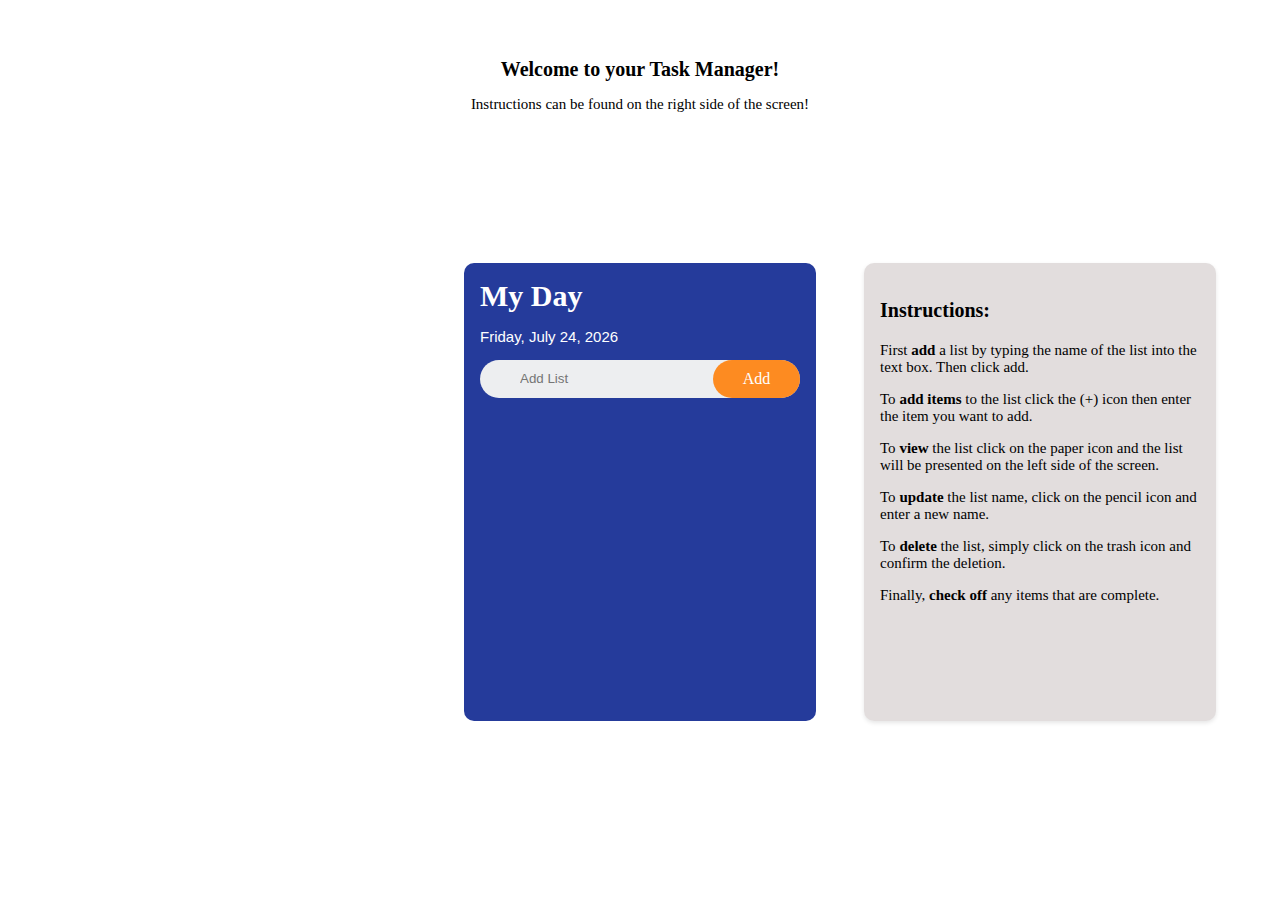
==== todopage.html @ aa8bd2bc "made loggin system work with js" ====
<!DOCTYPE html>
<html lang="en">

<head>
    <meta charset="UTF-8">
    <meta name="viewport" content="width=device-width, initial-scale=1.0">
    <title>Todo List</title>
    <link rel="stylesheet" href="css/styles.css">
</head>

<body>
    <div class="background-image"></div>

    <div class="white-box">
        <div class="top">
            <h1>Welcome to your Task Manager!</h1>
            <p>Instructions can be found on the right side of the screen!</p>
        </div>

        <div 
        id="list-items-container" 
        style="font-family: Cambria, Cochin, Georgia, Times, 'Times New Roman', serif;
        display: flex;
        flex-direction: column;
        align-items: center;
        justify-content: center;"></div>

        <div class="center-blue-box">
            <form id="todo-form">
                <h2>My Day</h2>
                <p id="date"></p>
                <div class="row">
                    <input type="text" id="input-box" placeholder="Add List" maxlength="50">
                    <button type="submit" name="submit" class="btn btn-todo" id="button-todo">Add</button>
                </div>
            </form>
            <div id="tasks-container"></div>
        </div>
        <div class="gray-text-box">
            <h3>Instructions:</h3>
            <p> First <b>add</b> a list by typing the name of the list into the text box. Then click add. </p>
            <p> To <b>add items</b> to the list click the (+) icon then enter the item you want to add.</p>
            <p> To <b>view</b> the list click on the paper icon and the list will be presented on the left side of
                the screen.</p>
            <p> To <b>update</b> the list name, click on the pencil icon and enter a new name.</p>
            <p> To <b>delete</b> the list, simply click on the trash icon and confirm the deletion.</p>
            <p> Finally, <b>check off</b> any items that are complete.</p>
        </div>
    </div>

    <script src="js/checkloggin.js"></script>
    <script src="js/script.js"></script>

</body>

</html>
---- css/styles.css ----
body {
    margin: 0;
    font-family: 'Impact', fantasy;
    font-size: 20px;
    background-color: white;
    position: relative;
    overflow-x: hidden;
    display: flex;
    justify-content: center;
    align-items: center;
    height: 100vh;
}

.background-image {
    position: fixed;
    top: 0;
    left: 0;
    width: 100%;
    height: 100%;
    background-image: url('https://people.com/thmb/sHGUuDmqesw1pqEfjF6mc_9KPjw=/1500x0/filters:no_upscale():max_bytes(150000):strip_icc():focal(959x0:961x2)/zoom-12-ed9418b0fcd7455fb06479e563587a14.jpg');
    background-size: cover;
    background-position: center;
    z-index: -5;
}

.login-section {
    background-color: rgba(255, 255, 255, .8);
    padding: 20px;
    border-radius: 10px;
    box-shadow: 0 0 10px rgba(0, 0, 0, 0.3);
    z-index: 2;
    text-align: center;
    width: 200px;
    height: 325px;
    margin: auto;
    position: absolute;
    top: 0;
    bottom: 0;
    left: 0;
    right: 0;
}

.login-form-field::placeholder {
    color: #3a3a3a;
}

.login-form-field {
    border: none;
    border-bottom: 1px solid #3a3a3a;
    margin-bottom: 10px;
    border-radius: 3px;
    outline: none;
    padding: 0px 0px 5px 5px;
    background-color: rgba(255, 255, 255, 0.0);
}

.black-bar {
    background-color: rgba(0, 0, 0, 0.301);
    height: 2px;
    margin-top: 10px;
    margin-bottom: 10px;
}

.btn {
    --bg-color: rgb(14, 119, 180);
    --bg-color-hover: rgba(14, 119, 180, 0.675);
    color: white;
    padding: 10px 20px;
    font-size: 18px;
    border: none;
    border-radius: 5px;
    cursor: pointer;
    width: 100%;
    box-sizing: border-box;

    background-color: var(--bg-color);
    transition: background-color 200ms ease;
}

.btn:hover,
.btn:focus-within {
    background-color: var(--bg-color-hover);
}

.btn.btn-blue {
    --bg-color: rgba(14, 119, 180, 0.795);
    --bg-color-hover: rgba(5, 55, 75, 0.685);
}

.btn.btn-red {
    --bg-color: rgba(202, 20, 20, 0.877);
    --bg-color-hover: rgba(139, 0, 0, 0.863);
}

.white-box {
    background-color: rgb(255, 255, 255);
    width: 90vw;
    min-height: 90vh;
    margin: auto auto;
    padding: 1rem;
    display: grid;
    grid-template-columns: repeat(3, 1fr);
    grid-template-rows: auto auto auto; /* Added grid-template-rows */
    gap: 3rem;
}

.top {
    grid-column: span 3;
    text-align: center;
}

.middle {
    grid-row: 2; /* Move elements in the middle row to the second row */
    /* Add any additional styling as needed */
}

.center-blue-box {
    background-color: rgba(26, 49, 150, 0.952);
    min-width: fit-content;
    padding: 1rem;
    border-radius: 10px;
}

h1 {
    font-size: 1em;
    font-family: Georgia, 'Times New Roman', Times, serif;
}

p {
    font-size: 15px;
    font-family: Georgia, 'Times New Roman', Times, serif;
}

h2 {
    font-family: Georgia, 'Times New Roman', Times, serif;
    color: white;
    margin: 0 auto;
}

h3 {
    font-family: Georgia, 'Times New Roman', Times, serif;
    font-size: 1em;
}

#date {
    font-family: Arial, Helvetica, sans-serif;
    color: white;
}

.row {
    display: flex;
    align-items: center;
    justify-content: space-between;
    background: #edeef0;
    border-radius: 30px;
    padding-left: 30px;
    margin-bottom: 25px;
}

input {
    flex: 1;
    border: none;
    outline: none;
    background: transparent;
    padding: 10px;
    font-weight: 14px;
}

.btn.btn-todo {
    border: none;
    outline: none;
    --bg-color: rgba(255, 123, 0, 0.863);
    --bg-color-hover: rgba(255, 95, 3, 0.842);
    color: #fff;
    font-size: 16px;
    cursor: pointer;
    border-radius: 40px;
    width: 30%;
    font-family: Cambria, Cochin, Georgia, Times, 'Times New Roman', serif;
}

.task-container {
    background-color: white;
    padding: 0.75rem;
    margin-bottom: 0.5rem;
    border-radius: 5px;
    box-shadow: 0 2px 4px rgba(0, 0, 0, 0.1);
    font-family: Cambria, Cochin, Georgia, Times, 'Times New Roman', serif;
    font-size: 15px;
}

.task-container {
    display: flex;
    align-items: center;
    justify-content: space-between;
}

.delete-button {
    background: none;
    border: none;
    padding: 0;
    cursor: pointer;
    margin-left: 10px;
}

.delete-button img {
    max-width: 20px;
    max-height: 20px;
}

.add-text-button {
    background: none;
    border: none;
    padding: 0;
    cursor: pointer;
    margin-left: auto;
}

.add-text-button img {
    max-width: 16px;
    max-height: 16px;
}

.view-list-button {
    background: none;
    border: none;
    padding: 0;
    cursor: pointer;
    margin-left: 10px;
}

.view-list-button img {
    max-width: 25px;
    max-height: 25px;
}

.gray-text-box {
    background-color: #ad9f9f5b;
    border-radius: 10px;
    padding: 1rem;
    box-shadow: 0 2px 4px rgba(0, 0, 0, 0.1);
}

@media only screen and (max-width: 60em) {
    .white-box {
        grid-template-columns: unset;
    }
    .top {
        grid-column: unset;
    }
}

ul {
    list-style: none;
    padding: 0;
}

.task-item {
    display: flex;
    align-items: center;
    margin-bottom: 10px;
}

.checkbox-container {
    position: relative;
    cursor: pointer;
    margin-right: 25px;
}

.checkbox-container input[type="checkbox"] {
    display: none; 
}

.checkbox-circle {
    width: 20px;
    height: 20px;
    border: 2px solid #aaa;
    border-radius: 50%; 
    position: absolute;
    top: 50%;
    transform: translateY(-50%);
    left: 0;
    padding: -2px; 
    box-sizing: border-box;
}

.checkbox-container input[type="checkbox"]:checked + .checkbox-circle::after {
    content: ""; 
    width: 8px;
    height: 8px;
    background-color: #666; 
    border-radius: 50%; 
    position: absolute;
    top: 50%;
    left: 50%;
    transform: translate(-50%, -50%);
}

.completed-task {
    text-decoration: line-through;
}
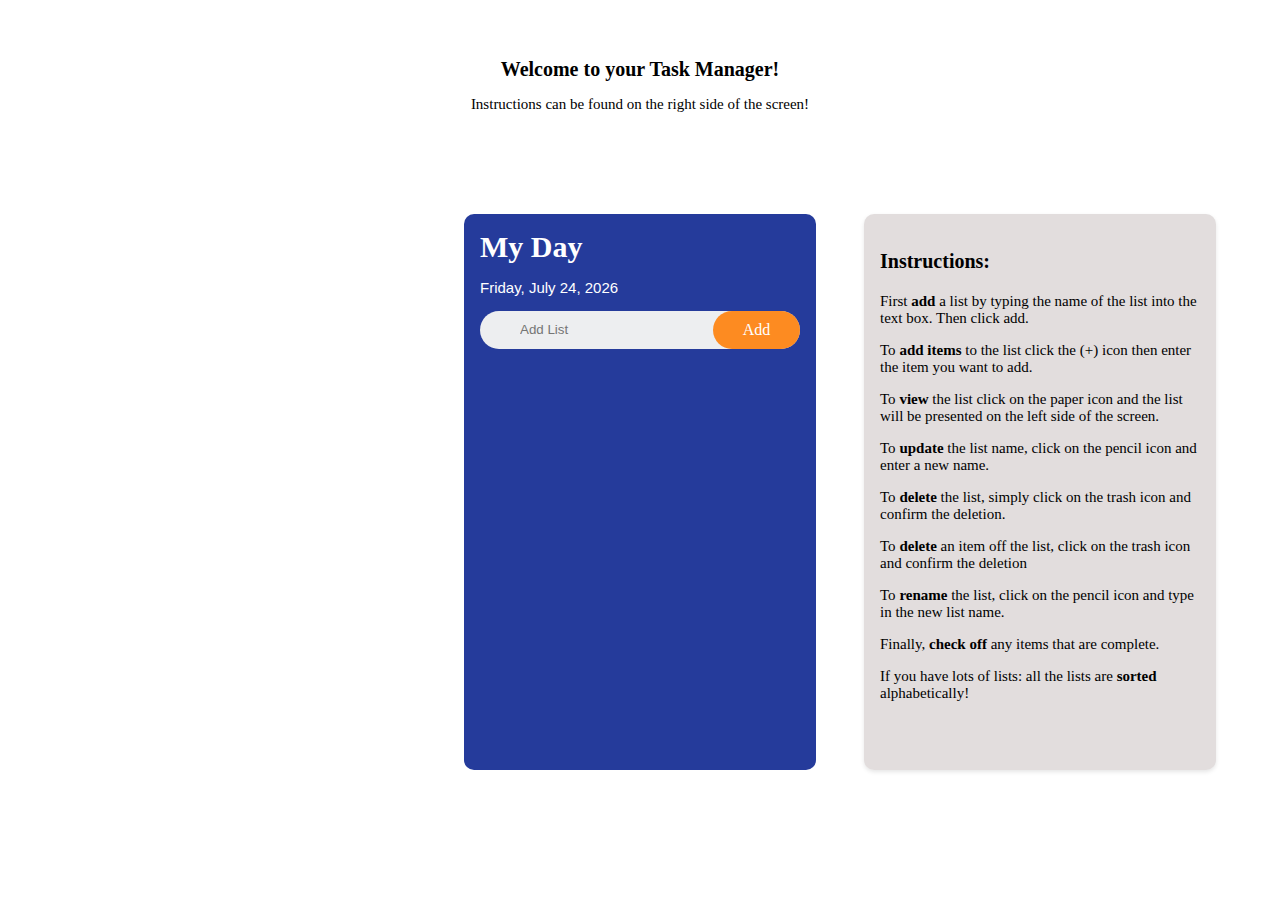
==== commit d6f8b8f2: "sorted by name" ====
--- a/todopage.html
+++ b/todopage.html
@@ -6,6 +6,7 @@
     <meta name="viewport" content="width=device-width, initial-scale=1.0">
     <title>Todo List</title>
     <link rel="stylesheet" href="css/styles.css">
+    <script src="js/todo.js" type="module"></script>
 </head>
 
 <body>
@@ -44,11 +45,13 @@
                 the screen.</p>
             <p> To <b>update</b> the list name, click on the pencil icon and enter a new name.</p>
             <p> To <b>delete</b> the list, simply click on the trash icon and confirm the deletion.</p>
+            <p> To <b>delete</b> an item off the list, click on the trash icon and confirm the deletion</p>
+            <p> To <b>rename</b> the list, click on the pencil icon and type in the new list name.</p>
             <p> Finally, <b>check off</b> any items that are complete.</p>
+            <p> If you have lots of lists: all the lists are <b>sorted</b> alphabetically!</p>
         </div>
     </div>
 
-    <script src="js/checkloggin.js"></script>
     <script src="js/script.js"></script>
 
 </body>
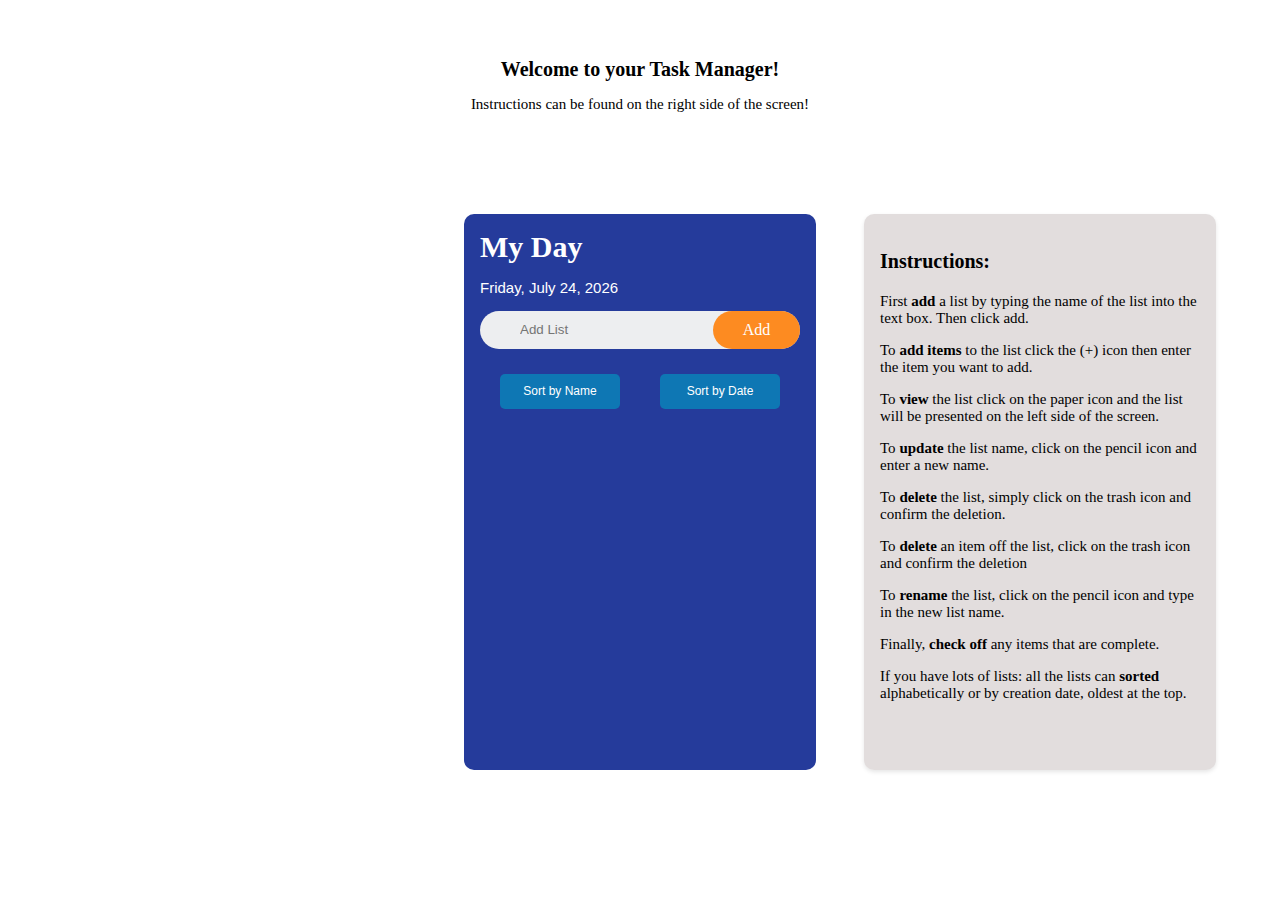
==== commit cfae692e: "added sort alphabetically and sort by date" ====
--- a/todopage.html
+++ b/todopage.html
@@ -6,7 +6,6 @@
     <meta name="viewport" content="width=device-width, initial-scale=1.0">
     <title>Todo List</title>
     <link rel="stylesheet" href="css/styles.css">
-    <script src="js/todo.js" type="module"></script>
 </head>
 
 <body>
@@ -34,6 +33,14 @@
                     <input type="text" id="input-box" placeholder="Add List" maxlength="50">
                     <button type="submit" name="submit" class="btn btn-todo" id="button-todo">Add</button>
                 </div>
+
+                <div class="row2">
+                    <!-- Button to sort by name -->
+                    <button type="button" class="btn btn-sort" id="sortByNameBtn">Sort by Name</button>
+                    <!-- Button to sort by creation date -->
+                    <button type="button" class="btn btn-sort" id="sortByDateBtn">Sort by Date</button>
+                </div>
+
             </form>
             <div id="tasks-container"></div>
         </div>
@@ -48,10 +55,11 @@
             <p> To <b>delete</b> an item off the list, click on the trash icon and confirm the deletion</p>
             <p> To <b>rename</b> the list, click on the pencil icon and type in the new list name.</p>
             <p> Finally, <b>check off</b> any items that are complete.</p>
-            <p> If you have lots of lists: all the lists are <b>sorted</b> alphabetically!</p>
+            <p> If you have lots of lists: all the lists can <b>sorted</b> alphabetically or by creation date, oldest at the top.</p>
         </div>
     </div>
 
+    <script src="js/checkloggin.js"></script>
     <script src="js/script.js"></script>
 
 </body>
--- a/css/styles.css
+++ b/css/styles.css
@@ -157,6 +157,21 @@
     margin-bottom: 25px;
 }
 
+.row2 {
+    display: flex;
+    align-items: center;
+    justify-content: space-around; 
+    border-radius: 15px;
+    margin-bottom: 25px;
+}
+
+.btn.btn-sort {
+    width: 120px;
+    height: 35px;
+    font-size: 12px;
+    padding: 10px 20px;
+}
+
 input {
     flex: 1;
     border: none;
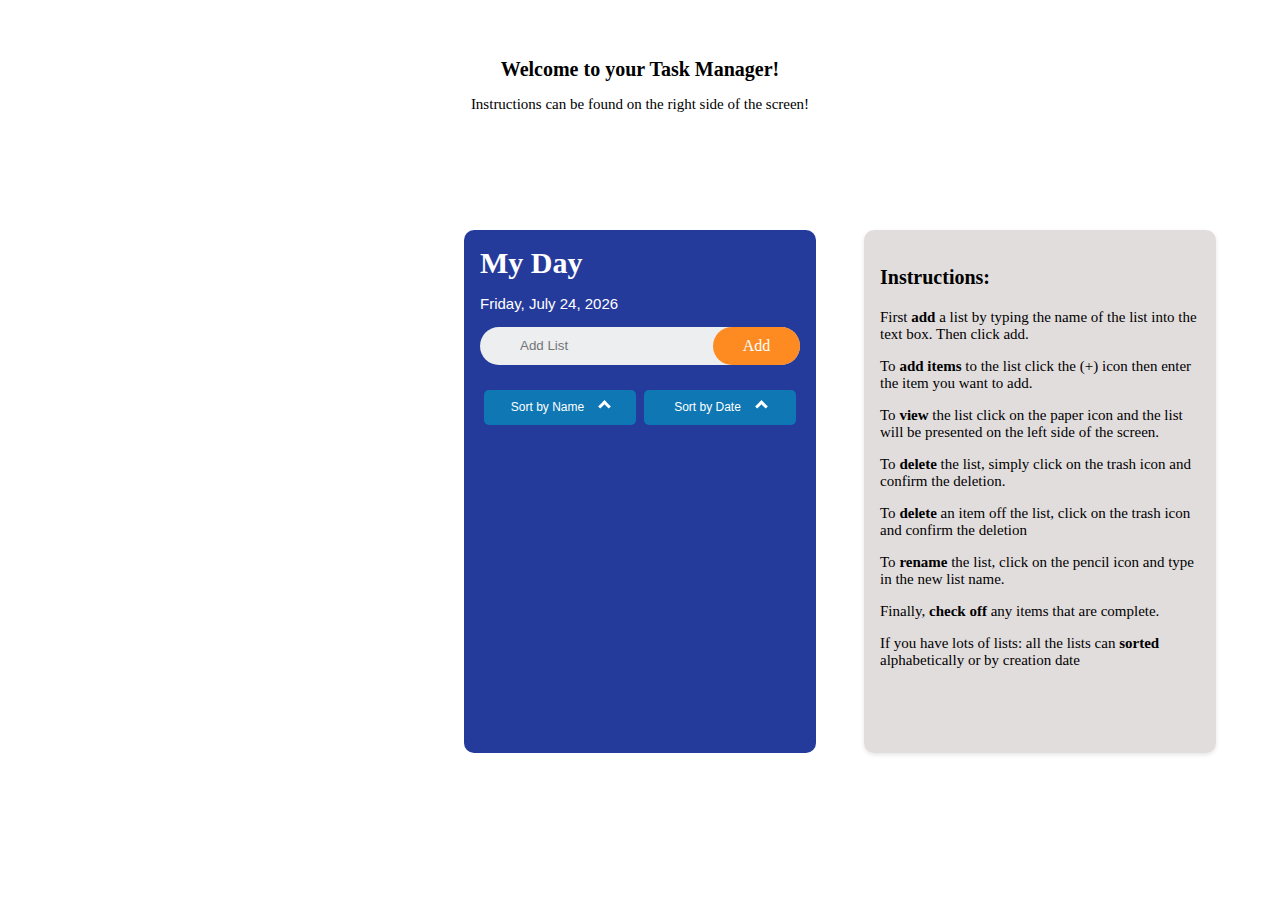
==== commit 35b3373e: "Added asc/desc ordering" ====
--- a/todopage.html
+++ b/todopage.html
@@ -36,9 +36,9 @@
 
                 <div class="row2">
                     <!-- Button to sort by name -->
-                    <button type="button" class="btn btn-sort" id="sortByNameBtn">Sort by Name</button>
+                    <button type="button" class="btn btn-sort" id="sortByNameBtn">Sort by Name<span class="asc"></span></button>
                     <!-- Button to sort by creation date -->
-                    <button type="button" class="btn btn-sort" id="sortByDateBtn">Sort by Date</button>
+                    <button type="button" class="btn btn-sort" id="sortByDateBtn">Sort by Date<span class="asc"></span></button>
                 </div>
 
             </form>
@@ -50,12 +50,11 @@
             <p> To <b>add items</b> to the list click the (+) icon then enter the item you want to add.</p>
             <p> To <b>view</b> the list click on the paper icon and the list will be presented on the left side of
                 the screen.</p>
-            <p> To <b>update</b> the list name, click on the pencil icon and enter a new name.</p>
             <p> To <b>delete</b> the list, simply click on the trash icon and confirm the deletion.</p>
             <p> To <b>delete</b> an item off the list, click on the trash icon and confirm the deletion</p>
             <p> To <b>rename</b> the list, click on the pencil icon and type in the new list name.</p>
             <p> Finally, <b>check off</b> any items that are complete.</p>
-            <p> If you have lots of lists: all the lists can <b>sorted</b> alphabetically or by creation date, oldest at the top.</p>
+            <p> If you have lots of lists: all the lists can <b>sorted</b> alphabetically or by creation date</p>
         </div>
     </div>
 
--- a/css/styles.css
+++ b/css/styles.css
@@ -166,10 +166,12 @@
 }
 
 .btn.btn-sort {
-    width: 120px;
+    /* width: 120px; */
     height: 35px;
     font-size: 12px;
-    padding: 10px 20px;
+    /* padding: 10px 20px; */
+    
+    margin-inline: 0.25rem;
 }
 
 input {
@@ -313,4 +315,22 @@
 
 .completed-task {
     text-decoration: line-through;
+}
+
+.asc {
+    border: solid white;
+    border-width: 0 3px 3px 0;
+    display: inline-block;
+    padding: 3px;
+    transform: rotate(-135deg);
+    -webkit-transform: rotate(-135deg);
+}
+
+.flipped {
+    transform: rotate(45deg);
+    -webkit-transform: rotate(45deg);
+}
+
+.btn-sort span {
+    margin-inline-start: 1rem;
 }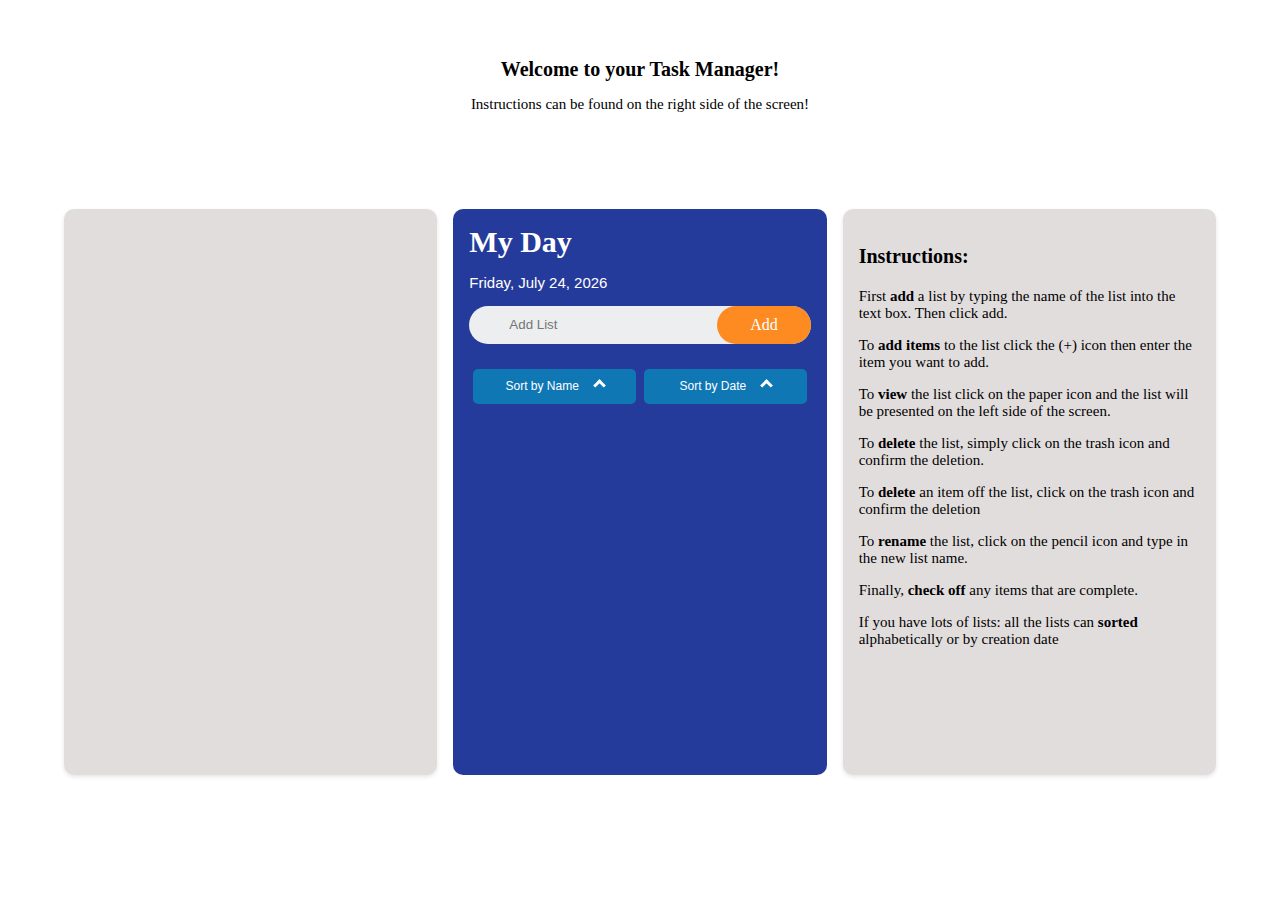
==== commit c62c9e14: "style changes to make it more consistent" ====
--- a/todopage.html
+++ b/todopage.html
@@ -17,13 +17,7 @@
             <p>Instructions can be found on the right side of the screen!</p>
         </div>
 
-        <div 
-        id="list-items-container" 
-        style="font-family: Cambria, Cochin, Georgia, Times, 'Times New Roman', serif;
-        display: flex;
-        flex-direction: column;
-        align-items: center;
-        justify-content: center;"></div>
+        <div id="list-items-container" class="gray-text-box"></div>
 
         <div class="center-blue-box">
             <form id="todo-form">
@@ -36,9 +30,11 @@
 
                 <div class="row2">
                     <!-- Button to sort by name -->
-                    <button type="button" class="btn btn-sort" id="sortByNameBtn">Sort by Name<span class="asc"></span></button>
+                    <button type="button" class="btn btn-sort" id="sortByNameBtn">Sort by Name<span
+                            class="asc"></span></button>
                     <!-- Button to sort by creation date -->
-                    <button type="button" class="btn btn-sort" id="sortByDateBtn">Sort by Date<span class="asc"></span></button>
+                    <button type="button" class="btn btn-sort" id="sortByDateBtn">Sort by Date<span
+                            class="asc"></span></button>
                 </div>
 
             </form>
@@ -63,4 +59,4 @@
 
 </body>
 
-</html>
+</html>--- a/css/styles.css
+++ b/css/styles.css
@@ -94,14 +94,14 @@
 
 .white-box {
     background-color: rgb(255, 255, 255);
-    width: 90vw;
-    min-height: 90vh;
+    width: 90svw;
+    height: 90vh;
     margin: auto auto;
     padding: 1rem;
     display: grid;
     grid-template-columns: repeat(3, 1fr);
     grid-template-rows: auto auto auto; /* Added grid-template-rows */
-    gap: 3rem;
+    gap: 1rem;
 }
 
 .top {
@@ -116,7 +116,7 @@
 
 .center-blue-box {
     background-color: rgba(26, 49, 150, 0.952);
-    min-width: fit-content;
+    min-height: fit-content;
     padding: 1rem;
     border-radius: 10px;
 }
@@ -212,6 +212,18 @@
     justify-content: space-between;
 }
 
+#tasks-container {
+    height: 250px;
+    padding: 0.5rem;
+    overflow-y: auto;
+}
+
+#list-items-container > ul {
+    max-height: 350px;
+    padding: 0.5rem;
+    overflow-y: auto;
+}
+
 .delete-button {
     background: none;
     border: none;
@@ -261,6 +273,7 @@
 @media only screen and (max-width: 60em) {
     .white-box {
         grid-template-columns: unset;
+        height: auto;
     }
     .top {
         grid-column: unset;
@@ -275,7 +288,15 @@
 .task-item {
     display: flex;
     align-items: center;
+    justify-content: space-between;
     margin-bottom: 10px;
+    background-color: white;
+    padding: 0.75rem;
+    margin-bottom: 0.5rem;
+    border-radius: 5px;
+    box-shadow: 0 2px 4px rgba(0, 0, 0, 0.1);
+    font-family: Cambria, Cochin, Georgia, Times, 'Times New Roman', serif;
+    font-size: 15px;
 }
 
 .checkbox-container {
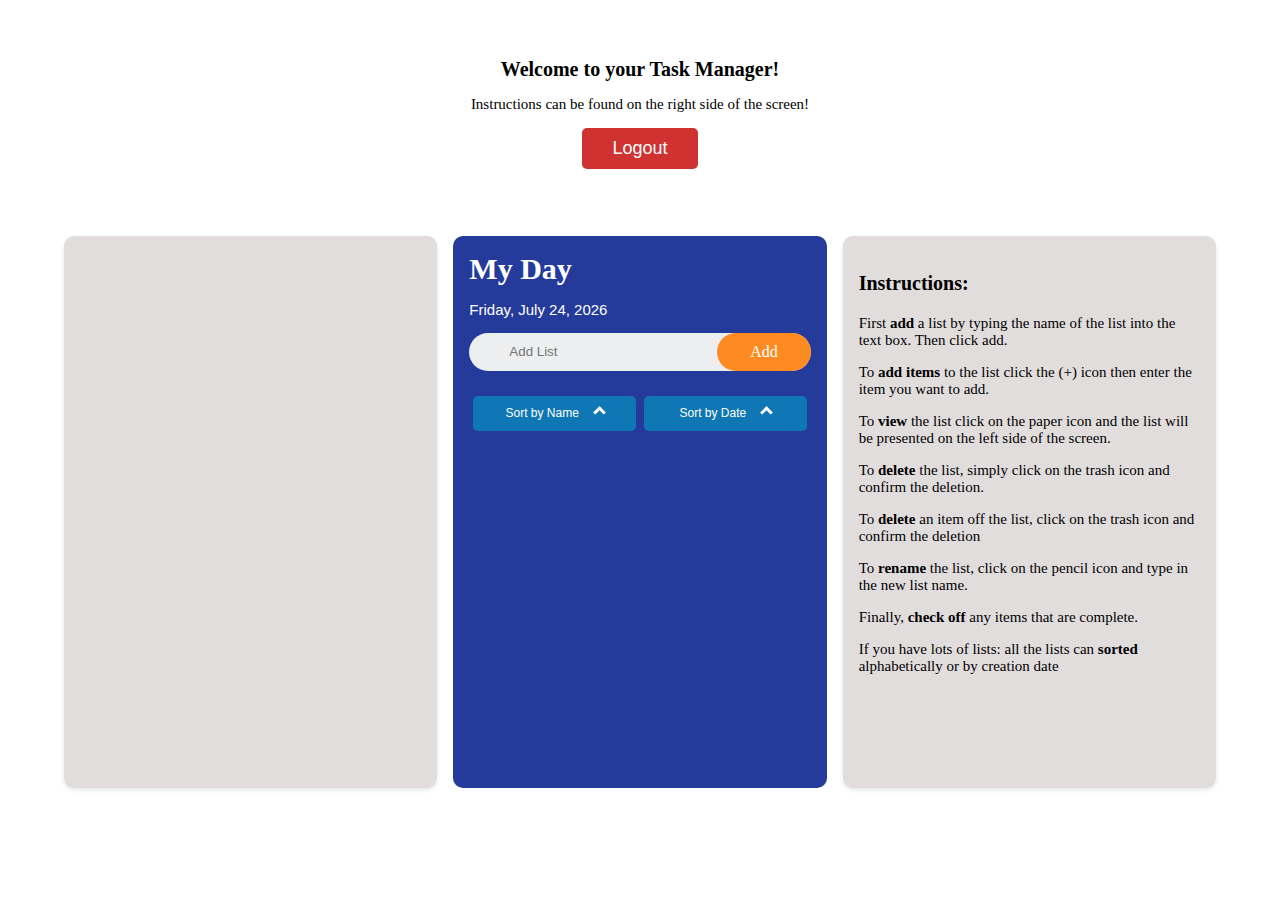
==== commit 1490bd81: "added logout button so user can logout back to index.php" ====
--- a/todopage.html
+++ b/todopage.html
@@ -15,6 +15,7 @@
         <div class="top">
             <h1>Welcome to your Task Manager!</h1>
             <p>Instructions can be found on the right side of the screen!</p>
+            <button onclick="window.location.href='index.php'" class="btn btn-red" type="button" style="width: 10%;">Logout</button>
         </div>
 
         <div id="list-items-container" class="gray-text-box"></div>
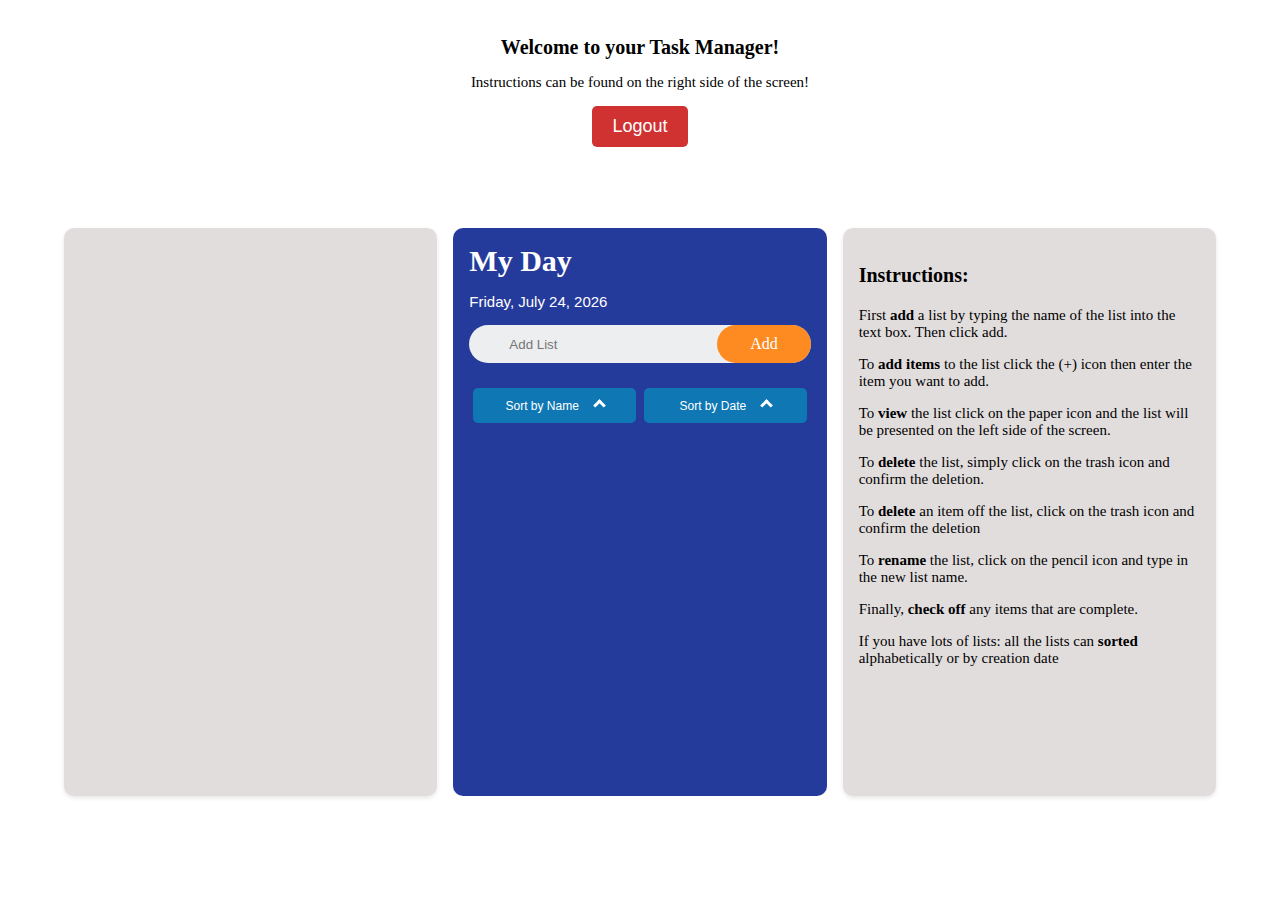
==== commit 432e1d6b: "made logout button responsive on mobile" ====
--- a/todopage.html
+++ b/todopage.html
@@ -15,7 +15,7 @@
         <div class="top">
             <h1>Welcome to your Task Manager!</h1>
             <p>Instructions can be found on the right side of the screen!</p>
-            <button onclick="window.location.href='index.php'" class="btn btn-red" type="button" style="width: 10%;">Logout</button>
+            <button onclick="window.location.href='index.php'" class="btn btn-red" type="button" style="width: max-content;">Logout</button>
         </div>
 
         <div id="list-items-container" class="gray-text-box"></div>
--- a/css/styles.css
+++ b/css/styles.css
@@ -95,7 +95,8 @@
 .white-box {
     background-color: rgb(255, 255, 255);
     width: 90svw;
-    height: 90vh;
+    height: 95svh;
+    overflow-y: hidden;
     margin: auto auto;
     padding: 1rem;
     display: grid;
